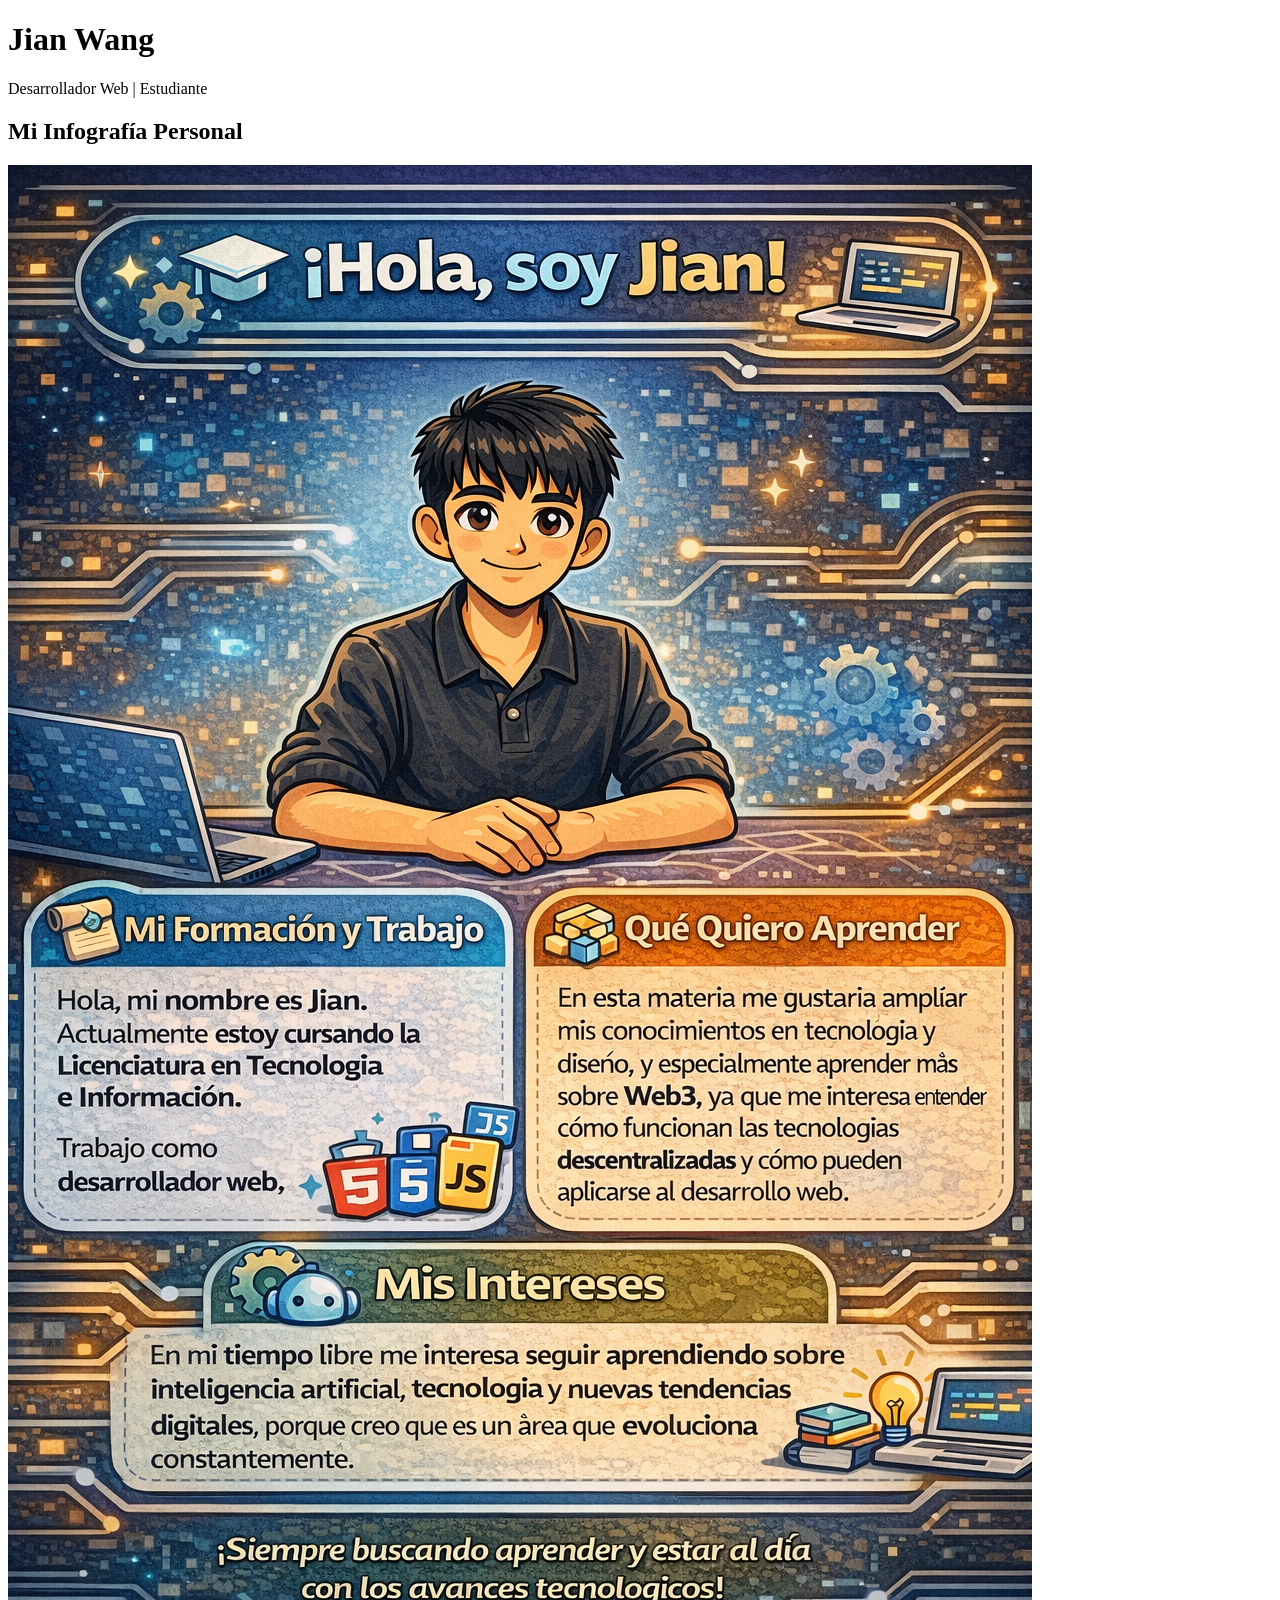
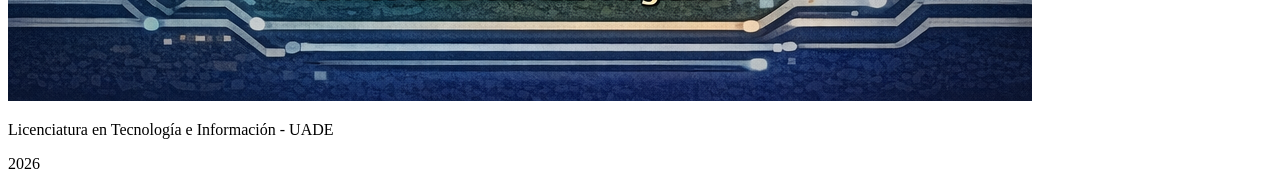
==== index.html @ ba7c8c96 "Initial commit" ====
<!DOCTYPE html>
<html lang="es">
<head>
  <meta charset="UTF-8">
  <meta name="viewport" content="width=device-width, initial-scale=1.0">
  <title>Jian Wang - Página Personal</title>

  <!-- Link al CSS -->
  <!-- <link rel="stylesheet" href="styles.css"> -->
</head>
<body>

  <!-- Header -->
  <header>
    <h1>Jian Wang</h1>
    <p>Desarrollador Web | Estudiante</p>
  </header>

  <!-- Main -->
  <main>
    <h2>Mi Infografía Personal</h2>
    <img src="./assets/images/infografia.png" alt="Infografía de Jian">
  </main>

  <!-- Footer -->
  <footer>
    <p>Licenciatura en Tecnología e Información - UADE</p>
    <p>2026</p>
  </footer>

</body>
</html>
---- styles.css ----
body {
  font-family: Arial, sans-serif;
  margin: 0;
  background-color: #f5f5f5;
  text-align: center;
}

/* Header */
header {
  background-color: #1e3a5f;
  color: white;
  padding: 20px;
}

header h1 {
  margin: 0;
}

header p {
  margin: 5px 0 0;
  font-size: 14px;
  opacity: 0.8;
}

/* Main */
main {
  padding: 20px;
}

main h2 {
  color: #333;
}

/* Imagen */
img {
  max-width: 90%;
  height: auto;
  border-radius: 10px;
  box-shadow: 0 4px 10px rgba(0,0,0,0.2);
}

/* Footer */
footer {
  background-color: #1e3a5f;
  color: white;
  padding: 10px;
  margin-top: 20px;
}

footer p {
  margin: 5px 0;
}
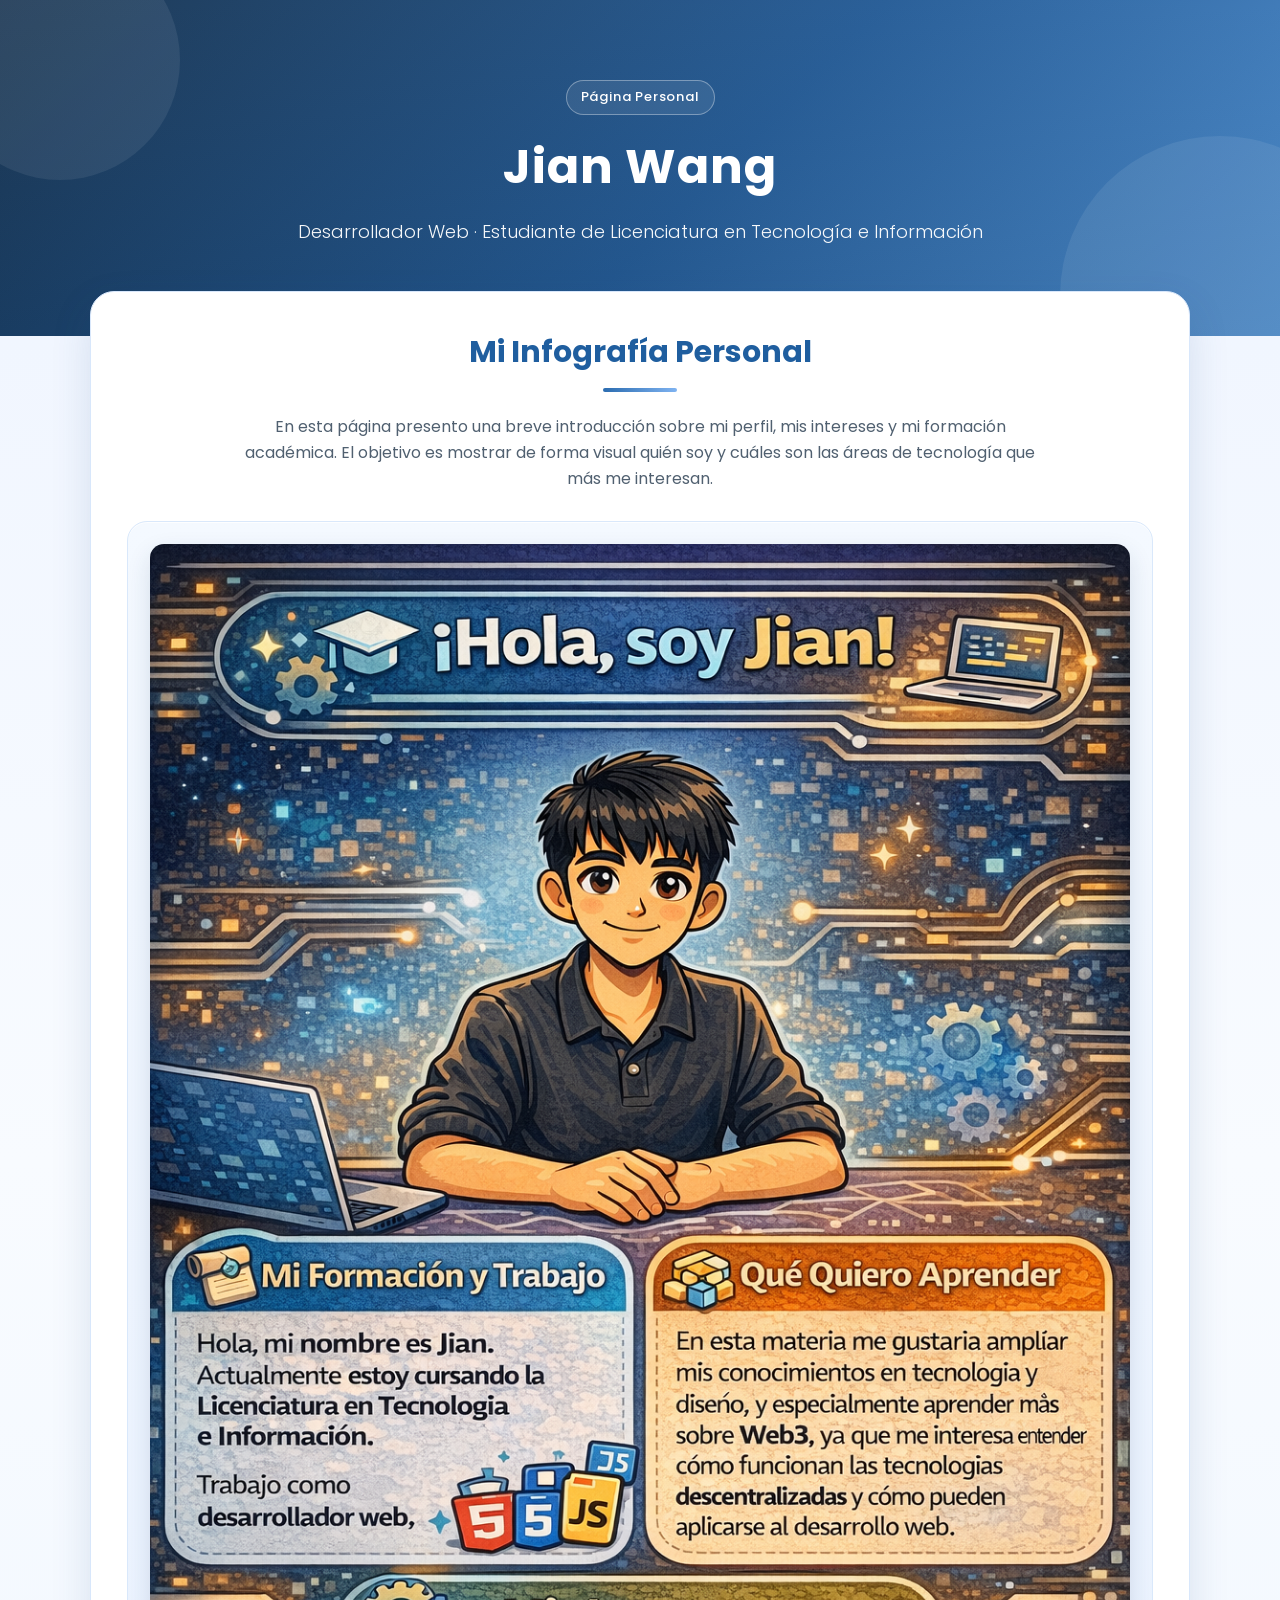
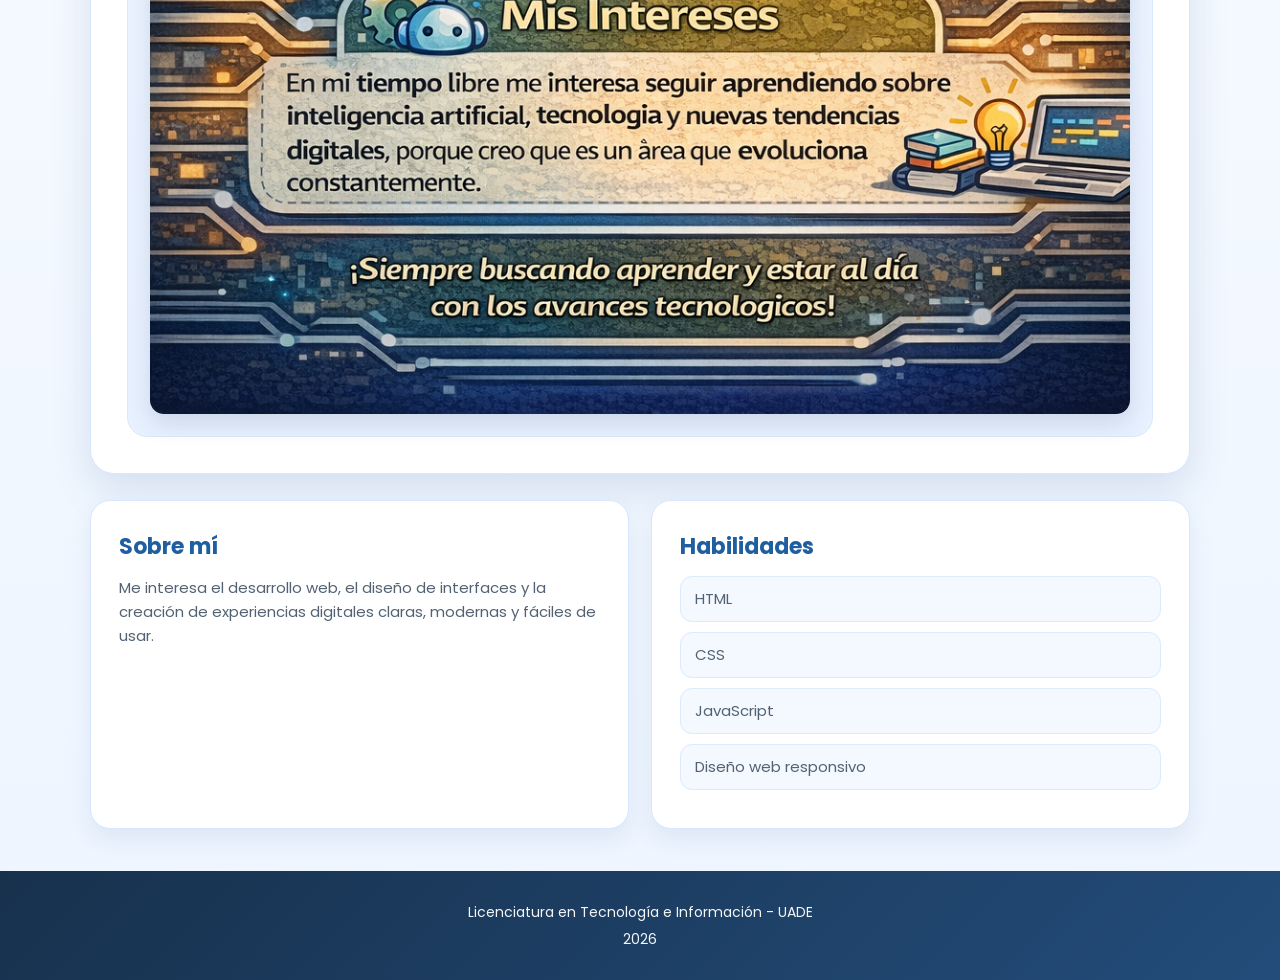
==== commit 414fe016: "Update personal page design" ====
--- a/index.html
+++ b/index.html
@@ -5,24 +5,54 @@
   <meta name="viewport" content="width=device-width, initial-scale=1.0">
   <title>Jian Wang - Página Personal</title>
 
-  <!-- Link al CSS -->
-  <!-- <link rel="stylesheet" href="styles.css"> -->
+  <link href="https://fonts.googleapis.com/css2?family=Poppins:wght@300;400;500;600;700&display=swap" rel="stylesheet">
+  <link rel="stylesheet" href="styles.css">
 </head>
 <body>
 
-  <!-- Header -->
-  <header>
-    <h1>Jian Wang</h1>
-    <p>Desarrollador Web | Estudiante</p>
+  <header class="hero">
+    <div class="hero-overlay"></div>
+    <div class="hero-content">
+      <p class="eyebrow">Página Personal</p>
+      <h1>Jian Wang</h1>
+      <p class="subtitle">Desarrollador Web · Estudiante de Licenciatura en Tecnología e Información</p>
+    </div>
   </header>
 
-  <!-- Main -->
-  <main>
-    <h2>Mi Infografía Personal</h2>
-    <img src="./assets/images/infografia.png" alt="Infografía de Jian">
+  <main class="container">
+    <section class="profile-card">
+      <h2>Mi Infografía Personal</h2>
+      <p class="section-text">
+        En esta página presento una breve introducción sobre mi perfil, mis intereses y mi formación académica.
+        El objetivo es mostrar de forma visual quién soy y cuáles son las áreas de tecnología que más me interesan.
+      </p>
+
+      <div class="image-frame">
+        <img src="./assets/images/infografia.png" alt="Infografía de Jian Wang">
+      </div>
+    </section>
+
+    <section class="info-grid">
+      <article class="info-box">
+        <h3>Sobre mí</h3>
+        <p>
+          Me interesa el desarrollo web, el diseño de interfaces y la creación de experiencias digitales claras,
+          modernas y fáciles de usar.
+        </p>
+      </article>
+
+      <article class="info-box">
+        <h3>Habilidades</h3>
+        <ul>
+          <li>HTML</li>
+          <li>CSS</li>
+          <li>JavaScript</li>
+          <li>Diseño web responsivo</li>
+        </ul>
+      </article>
+    </section>
   </main>
 
-  <!-- Footer -->
   <footer>
     <p>Licenciatura en Tecnología e Información - UADE</p>
     <p>2026</p>
--- a/styles.css
+++ b/styles.css
@@ -1,52 +1,243 @@
+/* ===== RESET ===== */
+* {
+  margin: 0;
+  padding: 0;
+  box-sizing: border-box;
+}
+
+/* ===== BODY ===== */
 body {
-  font-family: Arial, sans-serif;
-  margin: 0;
-  background-color: #f5f5f5;
+  font-family: 'Poppins', sans-serif;
+  background: linear-gradient(180deg, #eef4ff 0%, #f8fbff 45%, #edf5ff 100%);
+  color: #1f2d3d;
+  line-height: 1.6;
+}
+
+/* ===== HERO / HEADER ===== */
+.hero {
+  position: relative;
+  overflow: hidden;
+  background: linear-gradient(135deg, #16324f 0%, #245b96 55%, #4e8fd1 100%);
+  color: white;
   text-align: center;
-}
-
-/* Header */
-header {
-  background-color: #1e3a5f;
+  padding: 80px 20px 90px;
+}
+
+.hero::before,
+.hero::after {
+  content: "";
+  position: absolute;
+  border-radius: 50%;
+  background: rgba(255, 255, 255, 0.08);
+}
+
+.hero::before {
+  width: 240px;
+  height: 240px;
+  top: -60px;
+  left: -60px;
+}
+
+.hero::after {
+  width: 320px;
+  height: 320px;
+  right: -100px;
+  bottom: -120px;
+}
+
+.hero-overlay {
+  position: absolute;
+  inset: 0;
+  background: linear-gradient(to bottom, rgba(255,255,255,0.03), rgba(0,0,0,0.08));
+}
+
+.hero-content {
+  position: relative;
+  z-index: 1;
+  max-width: 900px;
+  margin: 0 auto;
+}
+
+.eyebrow {
+  display: inline-block;
+  margin-bottom: 14px;
+  padding: 6px 14px;
+  border: 1px solid rgba(255,255,255,0.35);
+  border-radius: 999px;
+  font-size: 13px;
+  font-weight: 500;
+  letter-spacing: 0.8px;
+  background: rgba(255,255,255,0.08);
+}
+
+.hero h1 {
+  font-size: 48px;
+  font-weight: 700;
+  letter-spacing: 1px;
+  margin-bottom: 12px;
+}
+
+.subtitle {
+  max-width: 760px;
+  margin: 0 auto;
+  font-size: 18px;
+  font-weight: 300;
+  opacity: 0.96;
+}
+
+/* ===== MAIN ===== */
+.container {
+  width: min(1100px, calc(100% - 32px));
+  margin: -45px auto 0;
+  position: relative;
+  z-index: 2;
+}
+
+/* ===== MAIN CARD ===== */
+.profile-card {
+  background: white;
+  border: 1px solid #d8e7fb;
+  border-radius: 24px;
+  padding: 36px;
+  box-shadow: 0 16px 40px rgba(32, 79, 138, 0.14);
+  text-align: center;
+}
+
+.profile-card h2 {
+  font-size: 30px;
+  color: #1f5e9f;
+  margin-bottom: 12px;
+}
+
+.profile-card h2::after {
+  content: "";
+  display: block;
+  width: 74px;
+  height: 4px;
+  margin: 12px auto 0;
+  border-radius: 999px;
+  background: linear-gradient(90deg, #2b6cb0, #7fb3f1);
+}
+
+.section-text {
+  max-width: 800px;
+  margin: 22px auto 30px;
+  font-size: 16px;
+  color: #506070;
+}
+
+/* ===== IMAGE ===== */
+.image-frame {
+  background: linear-gradient(180deg, #f4f9ff 0%, #e8f1ff 100%);
+  border: 1px solid #d9e8fb;
+  padding: 22px;
+  border-radius: 20px;
+  box-shadow: inset 0 1px 0 rgba(255,255,255,0.8);
+}
+
+.image-frame img {
+  display: block;
+  width: 100%;
+  max-width: 100%;
+  border-radius: 14px;
+  box-shadow: 0 10px 24px rgba(30, 58, 95, 0.14);
+  transition: transform 0.3s ease, box-shadow 0.3s ease;
+}
+
+.image-frame img:hover {
+  transform: scale(1.015);
+  box-shadow: 0 16px 30px rgba(30, 58, 95, 0.18);
+}
+
+/* ===== SECOND SECTION ===== */
+.info-grid {
+  display: grid;
+  grid-template-columns: repeat(2, 1fr);
+  gap: 22px;
+  margin-top: 26px;
+}
+
+.info-box {
+  background: white;
+  border: 1px solid #d8e7fb;
+  border-radius: 20px;
+  padding: 28px;
+  box-shadow: 0 10px 24px rgba(32, 79, 138, 0.09);
+}
+
+.info-box h3 {
+  font-size: 22px;
+  color: #1f5e9f;
+  margin-bottom: 12px;
+}
+
+.info-box p,
+.info-box li {
+  color: #526273;
+  font-size: 15px;
+}
+
+.info-box ul {
+  list-style: none;
+  padding-left: 0;
+}
+
+.info-box li {
+  margin-bottom: 10px;
+  padding: 10px 14px;
+  border-radius: 12px;
+  background: #f4f9ff;
+  border: 1px solid #dceafb;
+}
+
+/* ===== FOOTER ===== */
+footer {
+  margin-top: 42px;
+  padding: 26px 20px;
+  text-align: center;
   color: white;
-  padding: 20px;
-}
-
-header h1 {
-  margin: 0;
-}
-
-header p {
-  margin: 5px 0 0;
+  background: linear-gradient(135deg, #17314d, #234c7a);
+}
+
+footer p {
+  margin: 4px 0;
   font-size: 14px;
-  opacity: 0.8;
-}
-
-/* Main */
-main {
-  padding: 20px;
-}
-
-main h2 {
-  color: #333;
-}
-
-/* Imagen */
-img {
-  max-width: 90%;
-  height: auto;
-  border-radius: 10px;
-  box-shadow: 0 4px 10px rgba(0,0,0,0.2);
-}
-
-/* Footer */
-footer {
-  background-color: #1e3a5f;
-  color: white;
-  padding: 10px;
-  margin-top: 20px;
-}
-
-footer p {
-  margin: 5px 0;
+  opacity: 0.95;
+}
+
+/* ===== RESPONSIVE ===== */
+@media (max-width: 768px) {
+  .hero {
+    padding: 64px 18px 76px;
+  }
+
+  .hero h1 {
+    font-size: 36px;
+  }
+
+  .subtitle {
+    font-size: 16px;
+  }
+
+  .container {
+    width: min(100% - 20px, 1100px);
+    margin-top: -35px;
+  }
+
+  .profile-card {
+    padding: 24px;
+    border-radius: 20px;
+  }
+
+  .profile-card h2 {
+    font-size: 26px;
+  }
+
+  .info-grid {
+    grid-template-columns: 1fr;
+  }
+
+  .info-box {
+    padding: 22px;
+  }
 }
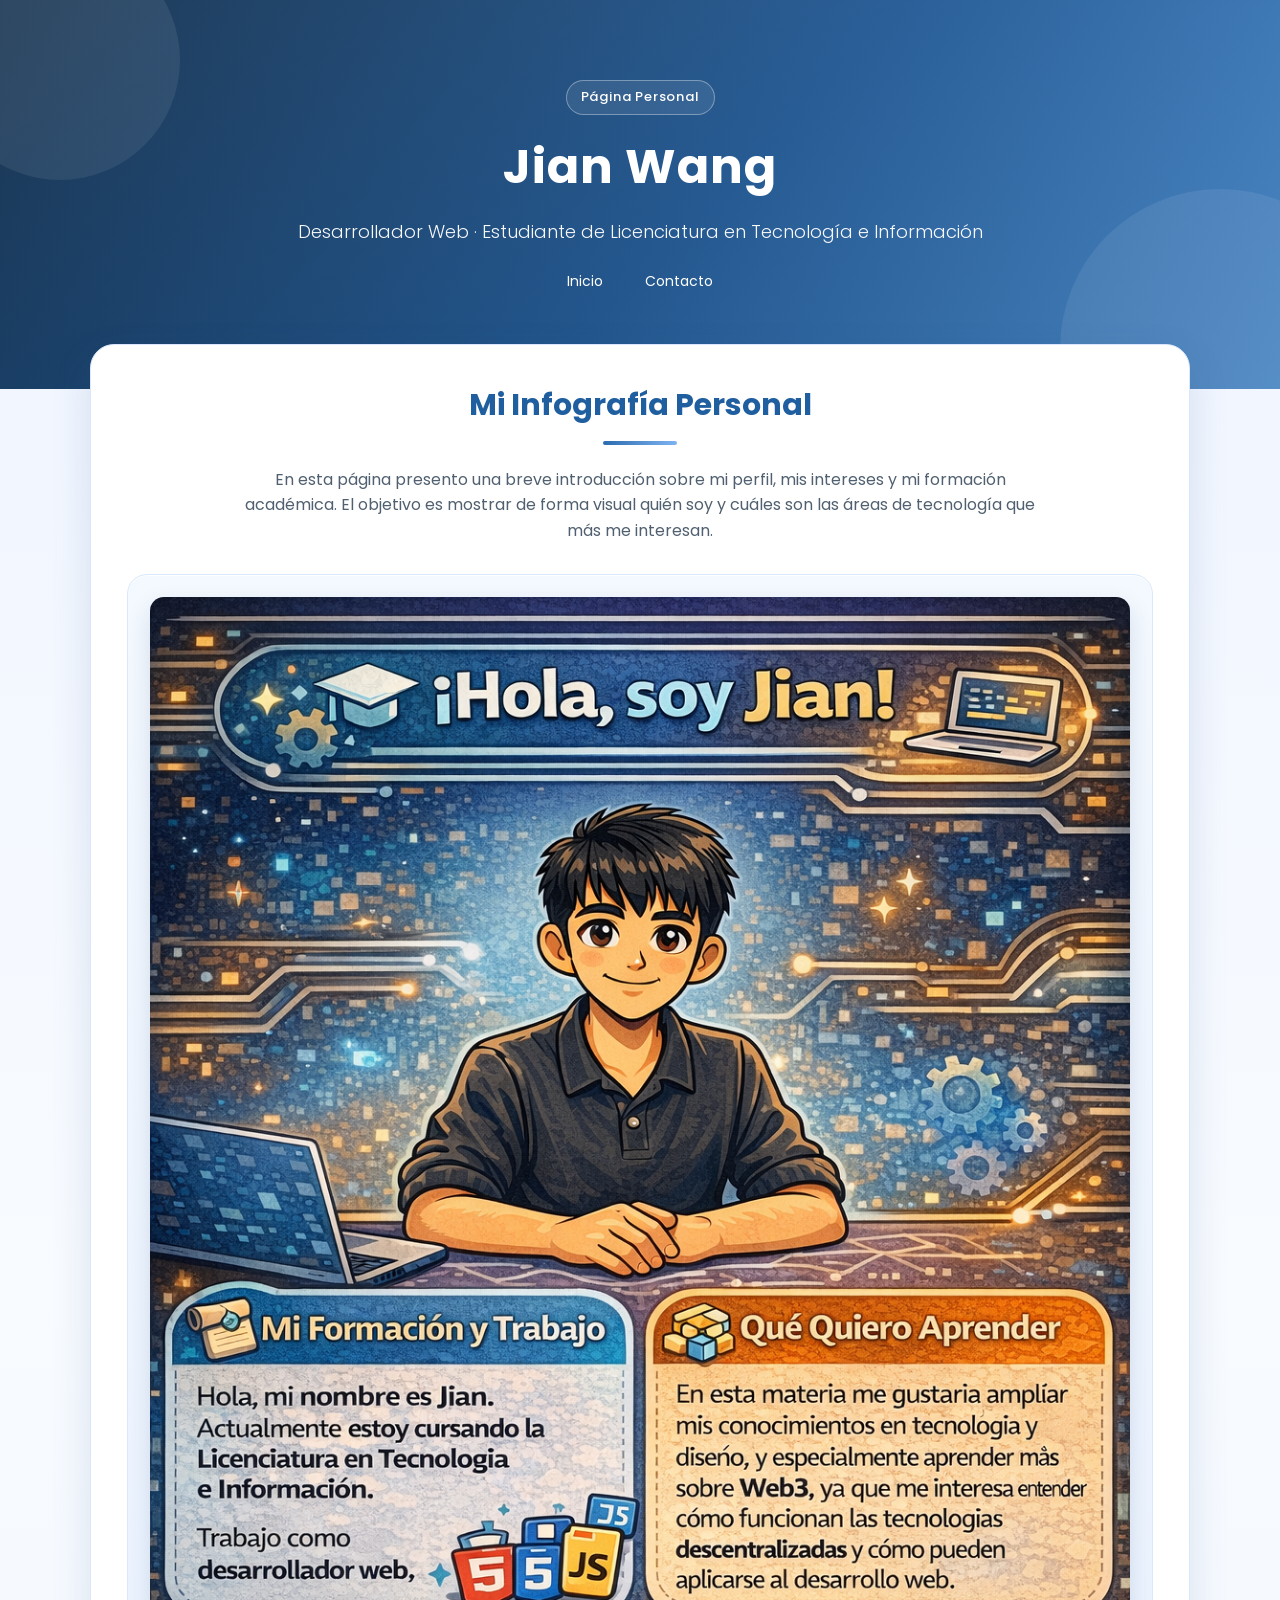
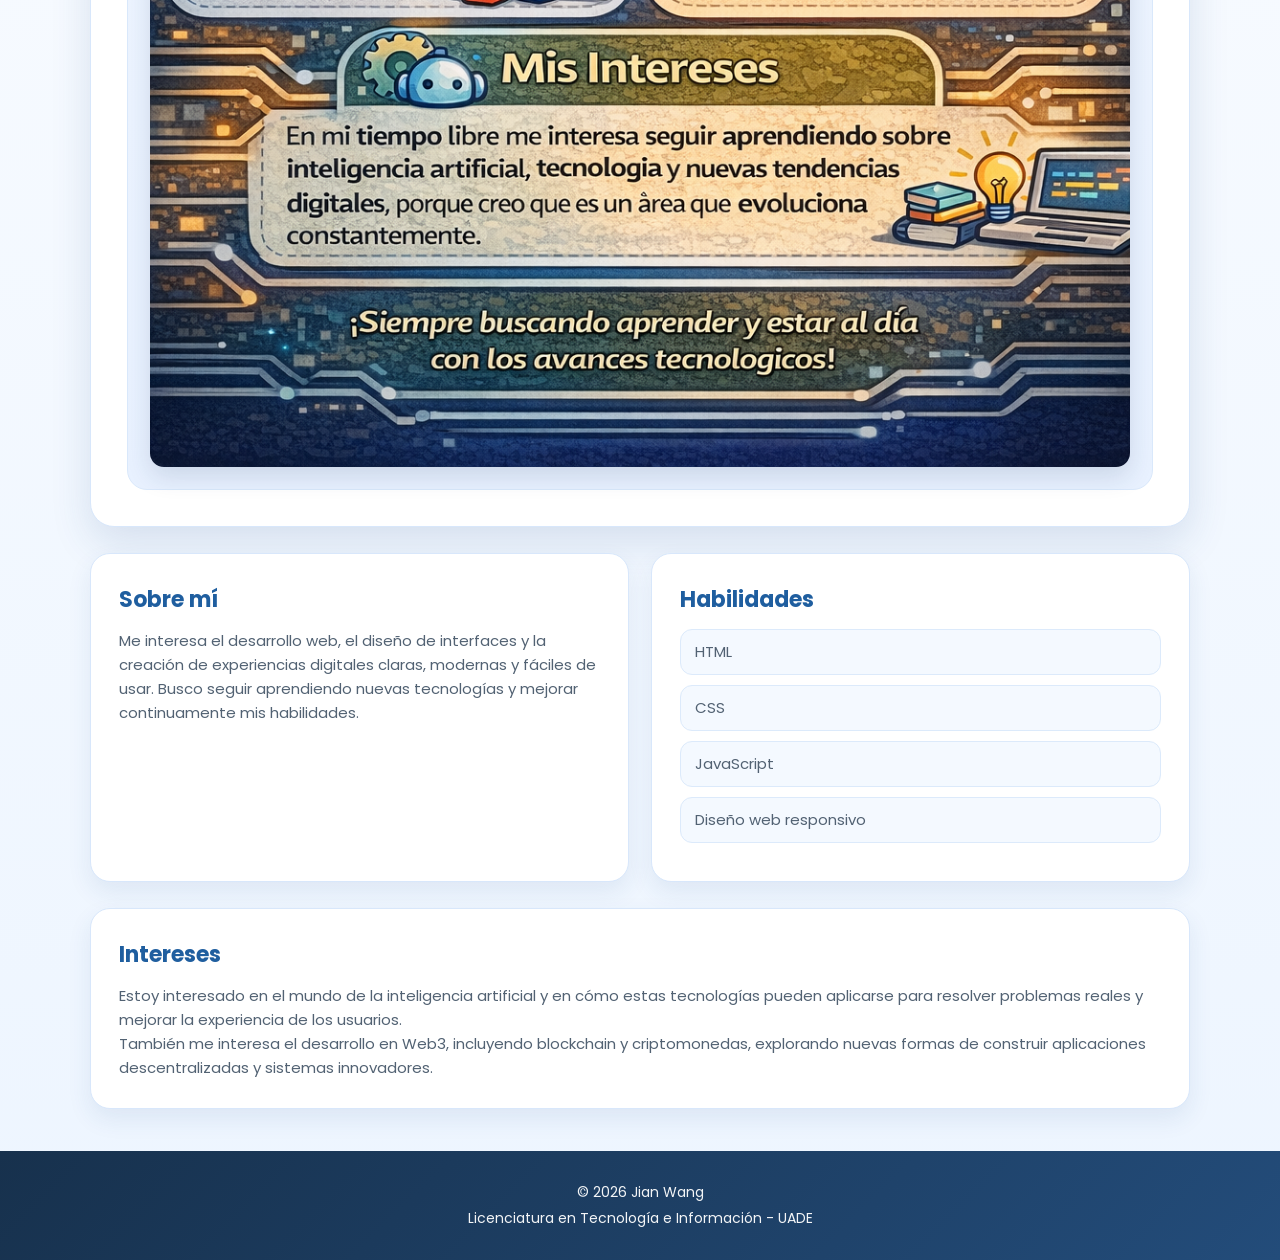
==== commit 48f53067: "add contact page" ====
--- a/index.html
+++ b/index.html
@@ -15,7 +15,14 @@
     <div class="hero-content">
       <p class="eyebrow">Página Personal</p>
       <h1>Jian Wang</h1>
-      <p class="subtitle">Desarrollador Web · Estudiante de Licenciatura en Tecnología e Información</p>
+      <p class="subtitle">
+        Desarrollador Web · Estudiante de Licenciatura en Tecnología e Información
+      </p>
+
+      <nav class="nav">
+        <a href="index.html">Inicio</a>
+        <a href="contact.html">Contacto</a>
+      </nav>
     </div>
   </header>
 
@@ -37,7 +44,7 @@
         <h3>Sobre mí</h3>
         <p>
           Me interesa el desarrollo web, el diseño de interfaces y la creación de experiencias digitales claras,
-          modernas y fáciles de usar.
+          modernas y fáciles de usar. Busco seguir aprendiendo nuevas tecnologías y mejorar continuamente mis habilidades.
         </p>
       </article>
 
@@ -51,11 +58,25 @@
         </ul>
       </article>
     </section>
+
+    <section class="extra-section">
+      <article class="info-box full">
+        <h3>Intereses</h3>
+        <p>
+          Estoy interesado en el mundo de la inteligencia artificial y en cómo estas tecnologías pueden aplicarse
+          para resolver problemas reales y mejorar la experiencia de los usuarios.
+        </p>
+        <p>
+          También me interesa el desarrollo en Web3, incluyendo blockchain y criptomonedas, explorando nuevas formas
+          de construir aplicaciones descentralizadas y sistemas innovadores.
+        </p>
+      </article>
+    </section>
   </main>
 
   <footer>
+    <p>&copy; 2026 Jian Wang</p>
     <p>Licenciatura en Tecnología e Información - UADE</p>
-    <p>2026</p>
   </footer>
 
 </body>
--- a/styles.css
+++ b/styles.css
@@ -240,4 +240,67 @@
   .info-box {
     padding: 22px;
   }
+}
+
+/* ===== NAV ===== */
+.nav {
+  margin-top: 18px;
+  display: flex;
+  justify-content: center;
+  gap: 18px;
+}
+
+.nav a {
+  color: white;
+  text-decoration: none;
+  font-size: 14px;
+  padding: 6px 12px;
+  border-radius: 999px;
+  transition: background 0.25s ease;
+}
+
+.nav a:hover {
+  background: rgba(255,255,255,0.15);
+}
+
+/* ===== EXTRA SECTION ===== */
+.extra-section {
+  display: grid;
+  gap: 22px;
+  margin-top: 26px;
+}
+
+.info-box.full {
+  width: 100%;
+}
+
+/* ===== SMALL HERO ===== */
+.small-hero {
+  padding: 60px 20px 70px;
+}
+
+/* ===== CONTACT BOX ===== */
+.contact-box {
+  margin-top: 24px;
+  padding: 18px;
+  border-radius: 16px;
+  background: #f4f9ff;
+  border: 1px solid #dceafb;
+  text-align: center;
+}
+
+.contact-box p {
+  margin-bottom: 8px;
+  color: #526273;
+}
+
+.contact-box a {
+  font-size: 18px;
+  font-weight: 500;
+  color: #1f5e9f;
+  text-decoration: none;
+}
+
+.contact-box a:hover {
+  text-decoration: underline;
 }
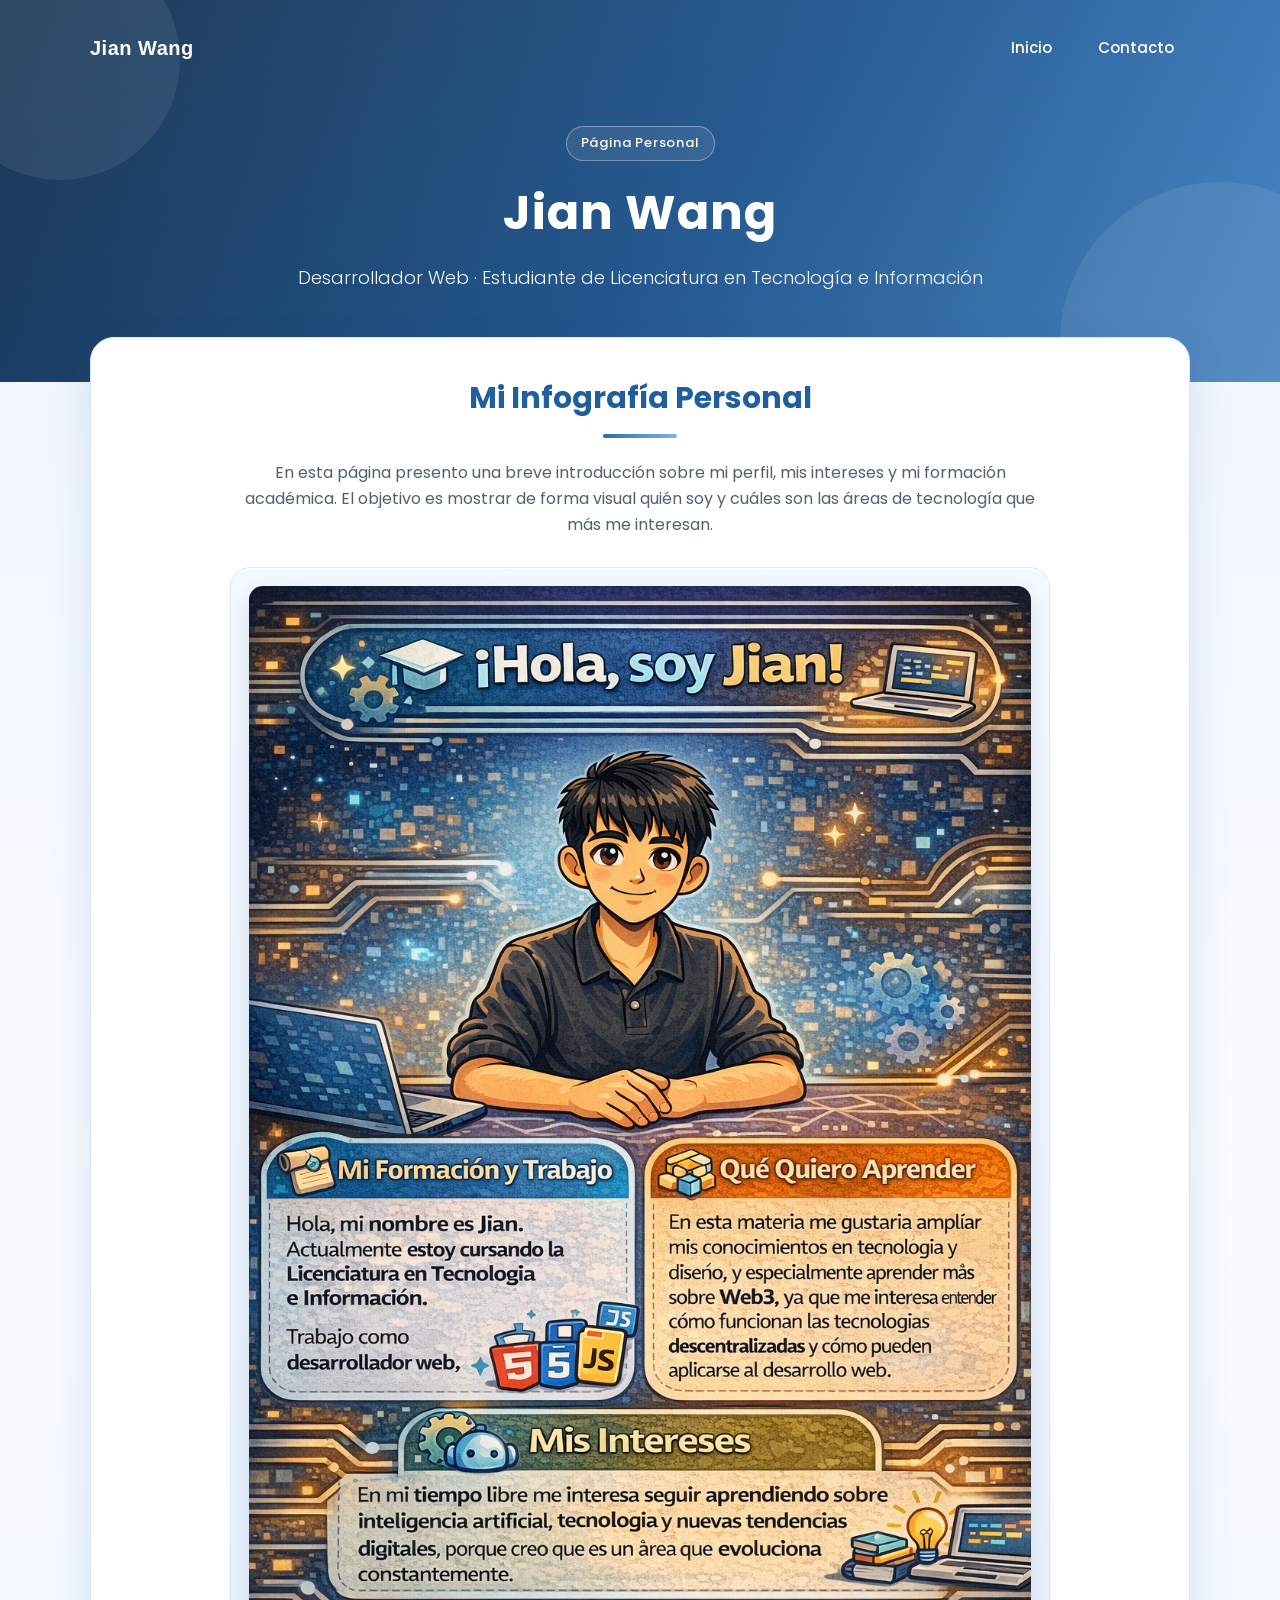
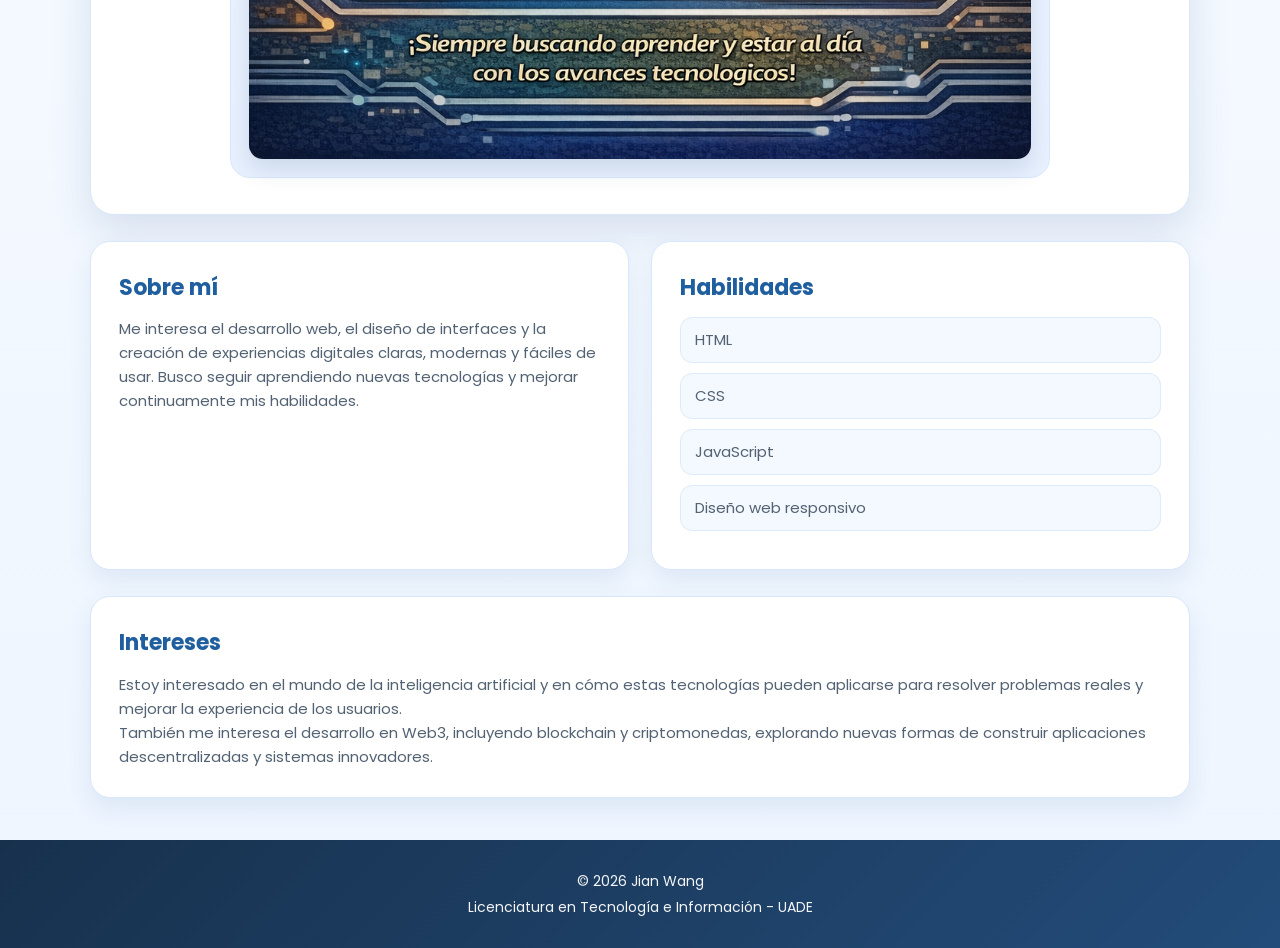
==== commit e395b875: "change navegation" ====
--- a/index.html
+++ b/index.html
@@ -12,23 +12,29 @@
 
   <header class="hero">
     <div class="hero-overlay"></div>
+
+    <nav class="top-nav">
+      <a href="index.html" class="logo">Jian Wang</a>
+
+      <div class="nav-links">
+        <a href="index.html">Inicio</a>
+        <a href="contact.html">Contacto</a>
+      </div>
+    </nav>
+
     <div class="hero-content">
       <p class="eyebrow">Página Personal</p>
       <h1>Jian Wang</h1>
       <p class="subtitle">
         Desarrollador Web · Estudiante de Licenciatura en Tecnología e Información
       </p>
-
-      <nav class="nav">
-        <a href="index.html">Inicio</a>
-        <a href="contact.html">Contacto</a>
-      </nav>
     </div>
   </header>
 
   <main class="container">
     <section class="profile-card">
       <h2>Mi Infografía Personal</h2>
+
       <p class="section-text">
         En esta página presento una breve introducción sobre mi perfil, mis intereses y mi formación académica.
         El objetivo es mostrar de forma visual quién soy y cuáles son las áreas de tecnología que más me interesan.
--- a/styles.css
+++ b/styles.css
@@ -20,7 +20,11 @@
   background: linear-gradient(135deg, #16324f 0%, #245b96 55%, #4e8fd1 100%);
   color: white;
   text-align: center;
-  padding: 80px 20px 90px;
+  padding: 28px 20px 90px;
+}
+
+.small-hero {
+  padding-bottom: 70px;
 }
 
 .hero::before,
@@ -51,6 +55,46 @@
   background: linear-gradient(to bottom, rgba(255,255,255,0.03), rgba(0,0,0,0.08));
 }
 
+/* ===== TOP NAV ===== */
+.top-nav {
+  position: relative;
+  z-index: 2;
+  width: min(1100px, calc(100% - 32px));
+  margin: 0 auto 58px;
+  display: flex;
+  justify-content: space-between;
+  align-items: center;
+}
+
+.logo {
+  color: white;
+  text-decoration: none;
+  font-size: 20px;
+  font-weight: 600;
+  letter-spacing: 0.5px;
+}
+
+.nav-links {
+  display: flex;
+  gap: 14px;
+}
+
+.nav-links a {
+  color: white;
+  text-decoration: none;
+  font-size: 15px;
+  font-weight: 500;
+  padding: 8px 16px;
+  border-radius: 999px;
+  transition: background 0.25s ease, transform 0.25s ease;
+}
+
+.nav-links a:hover {
+  background: rgba(255,255,255,0.16);
+  transform: translateY(-1px);
+}
+
+/* ===== HERO CONTENT ===== */
 .hero-content {
   position: relative;
   z-index: 1;
@@ -128,9 +172,11 @@
 
 /* ===== IMAGE ===== */
 .image-frame {
+  max-width: 820px;
+  margin: 0 auto;
   background: linear-gradient(180deg, #f4f9ff 0%, #e8f1ff 100%);
   border: 1px solid #d9e8fb;
-  padding: 22px;
+  padding: 18px;
   border-radius: 20px;
   box-shadow: inset 0 1px 0 rgba(255,255,255,0.8);
 }
@@ -138,18 +184,18 @@
 .image-frame img {
   display: block;
   width: 100%;
-  max-width: 100%;
+  height: auto;
   border-radius: 14px;
   box-shadow: 0 10px 24px rgba(30, 58, 95, 0.14);
   transition: transform 0.3s ease, box-shadow 0.3s ease;
 }
 
 .image-frame img:hover {
-  transform: scale(1.015);
+  transform: scale(1.01);
   box-shadow: 0 16px 30px rgba(30, 58, 95, 0.18);
 }
 
-/* ===== SECOND SECTION ===== */
+/* ===== INFO GRID ===== */
 .info-grid {
   display: grid;
   grid-template-columns: repeat(2, 1fr);
@@ -190,79 +236,6 @@
   border: 1px solid #dceafb;
 }
 
-/* ===== FOOTER ===== */
-footer {
-  margin-top: 42px;
-  padding: 26px 20px;
-  text-align: center;
-  color: white;
-  background: linear-gradient(135deg, #17314d, #234c7a);
-}
-
-footer p {
-  margin: 4px 0;
-  font-size: 14px;
-  opacity: 0.95;
-}
-
-/* ===== RESPONSIVE ===== */
-@media (max-width: 768px) {
-  .hero {
-    padding: 64px 18px 76px;
-  }
-
-  .hero h1 {
-    font-size: 36px;
-  }
-
-  .subtitle {
-    font-size: 16px;
-  }
-
-  .container {
-    width: min(100% - 20px, 1100px);
-    margin-top: -35px;
-  }
-
-  .profile-card {
-    padding: 24px;
-    border-radius: 20px;
-  }
-
-  .profile-card h2 {
-    font-size: 26px;
-  }
-
-  .info-grid {
-    grid-template-columns: 1fr;
-  }
-
-  .info-box {
-    padding: 22px;
-  }
-}
-
-/* ===== NAV ===== */
-.nav {
-  margin-top: 18px;
-  display: flex;
-  justify-content: center;
-  gap: 18px;
-}
-
-.nav a {
-  color: white;
-  text-decoration: none;
-  font-size: 14px;
-  padding: 6px 12px;
-  border-radius: 999px;
-  transition: background 0.25s ease;
-}
-
-.nav a:hover {
-  background: rgba(255,255,255,0.15);
-}
-
 /* ===== EXTRA SECTION ===== */
 .extra-section {
   display: grid;
@@ -272,11 +245,6 @@
 
 .info-box.full {
   width: 100%;
-}
-
-/* ===== SMALL HERO ===== */
-.small-hero {
-  padding: 60px 20px 70px;
 }
 
 /* ===== CONTACT BOX ===== */
@@ -303,4 +271,97 @@
 
 .contact-box a:hover {
   text-decoration: underline;
+}
+
+/* ===== FOOTER ===== */
+footer {
+  margin-top: 42px;
+  padding: 26px 20px;
+  text-align: center;
+  color: white;
+  background: linear-gradient(135deg, #17314d, #234c7a);
+}
+
+footer p {
+  margin: 4px 0;
+  font-size: 14px;
+  opacity: 0.95;
+}
+
+/* ===== RESPONSIVE ===== */
+@media (max-width: 768px) {
+  .hero {
+    padding: 22px 18px 76px;
+  }
+
+  .top-nav {
+    width: 100%;
+    margin-bottom: 44px;
+  }
+
+  .logo {
+    font-size: 18px;
+  }
+
+  .nav-links {
+    gap: 8px;
+  }
+
+  .nav-links a {
+    font-size: 14px;
+    padding: 7px 12px;
+  }
+
+  .hero h1 {
+    font-size: 36px;
+  }
+
+  .subtitle {
+    font-size: 16px;
+  }
+
+  .container {
+    width: min(100% - 20px, 1100px);
+    margin-top: -35px;
+  }
+
+  .profile-card {
+    padding: 24px;
+    border-radius: 20px;
+  }
+
+  .profile-card h2 {
+    font-size: 26px;
+  }
+
+  .image-frame {
+    padding: 12px;
+  }
+
+  .info-grid {
+    grid-template-columns: 1fr;
+  }
+
+  .info-box {
+    padding: 22px;
+  }
+}
+
+@media (max-width: 480px) {
+  .top-nav {
+    flex-direction: column;
+    gap: 14px;
+  }
+
+  .hero h1 {
+    font-size: 32px;
+  }
+
+  .subtitle {
+    font-size: 15px;
+  }
+
+  .profile-card {
+    padding: 20px;
+  }
 }
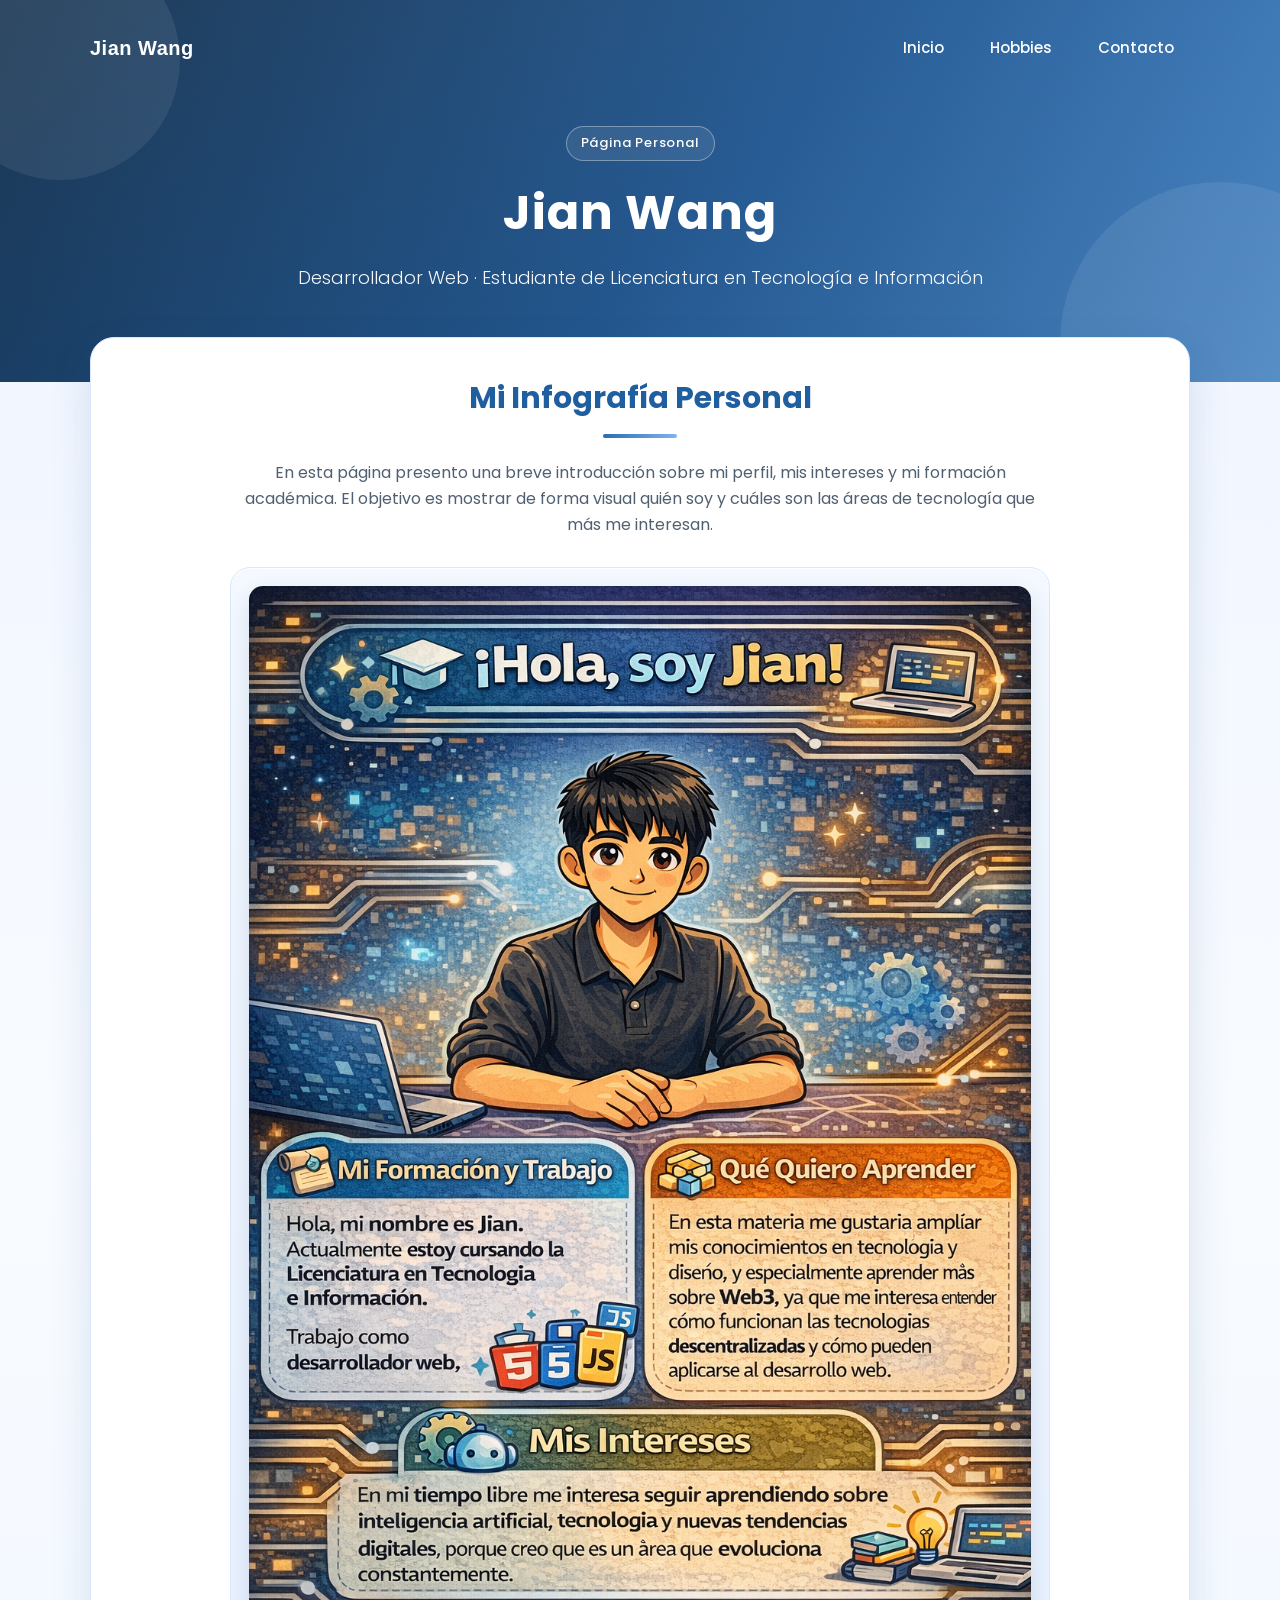
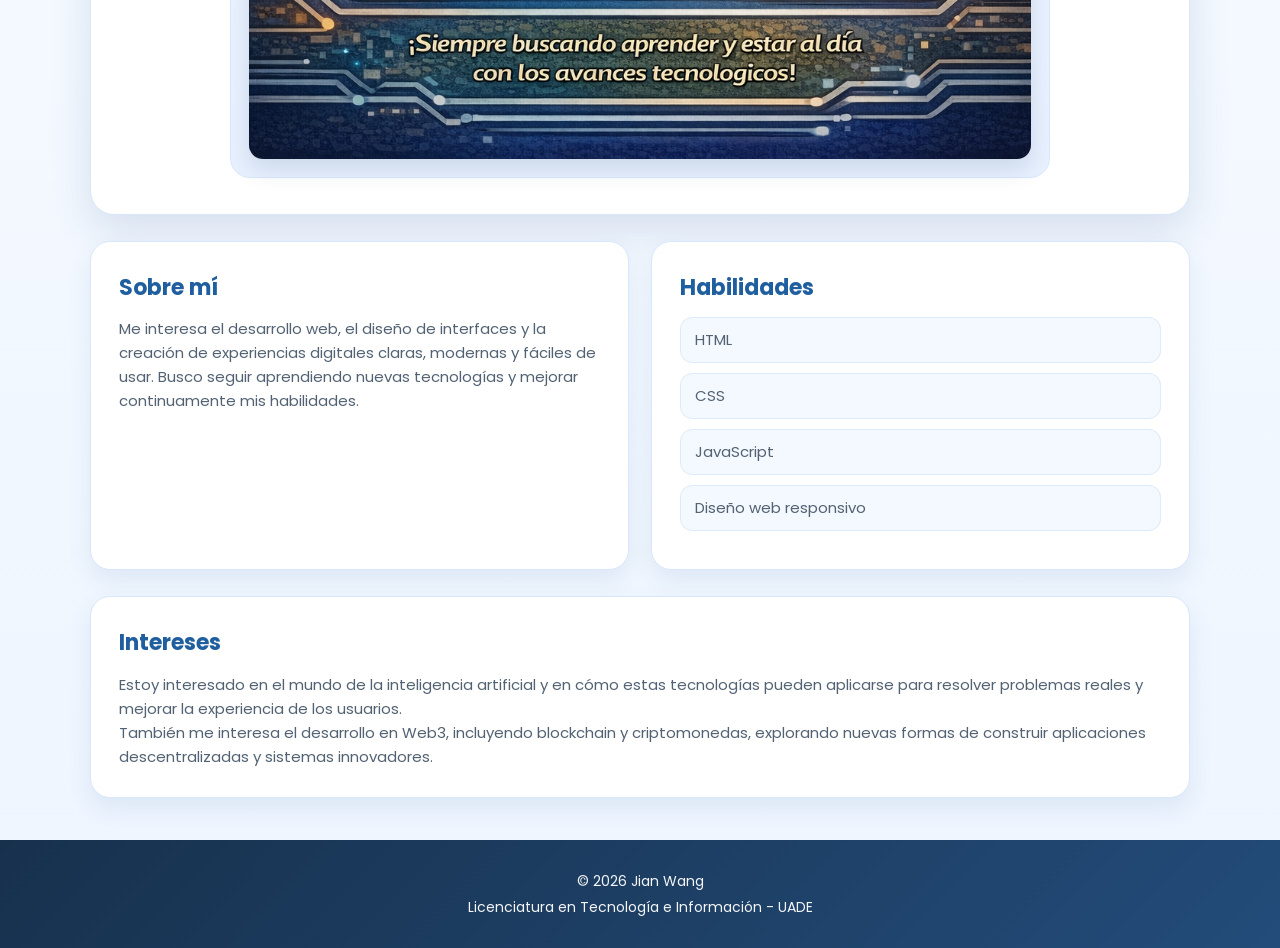
==== commit 3efe4448: "add hobbies page" ====
--- a/index.html
+++ b/index.html
@@ -16,8 +16,17 @@
     <nav class="top-nav">
       <a href="index.html" class="logo">Jian Wang</a>
 
+      <input type="checkbox" id="menu-toggle" class="menu-toggle">
+
+      <label for="menu-toggle" class="hamburger">
+        <span></span>
+        <span></span>
+        <span></span>
+      </label>
+
       <div class="nav-links">
         <a href="index.html">Inicio</a>
+        <a href="hobbies.html">Hobbies</a>
         <a href="contact.html">Contacto</a>
       </div>
     </nav>
--- a/styles.css
+++ b/styles.css
@@ -58,7 +58,7 @@
 /* ===== TOP NAV ===== */
 .top-nav {
   position: relative;
-  z-index: 2;
+  z-index: 5;
   width: min(1100px, calc(100% - 32px));
   margin: 0 auto 58px;
   display: flex;
@@ -92,6 +92,33 @@
 .nav-links a:hover {
   background: rgba(255,255,255,0.16);
   transform: translateY(-1px);
+}
+
+/* ===== HAMBURGER ===== */
+.menu-toggle {
+  display: none;
+}
+
+.hamburger {
+  display: none;
+  width: 42px;
+  height: 42px;
+  border-radius: 12px;
+  border: 1px solid rgba(255,255,255,0.28);
+  background: rgba(255,255,255,0.08);
+  cursor: pointer;
+  align-items: center;
+  justify-content: center;
+  flex-direction: column;
+  gap: 5px;
+}
+
+.hamburger span {
+  width: 22px;
+  height: 2px;
+  background: white;
+  border-radius: 999px;
+  transition: transform 0.3s ease, opacity 0.3s ease;
 }
 
 /* ===== HERO CONTENT ===== */
@@ -303,13 +330,51 @@
     font-size: 18px;
   }
 
+  .hamburger {
+    display: flex;
+  }
+
   .nav-links {
+    position: absolute;
+    top: 54px;
+    right: 0;
+    width: 210px;
+    padding: 14px;
+    border-radius: 18px;
+    background: rgba(22, 50, 79, 0.96);
+    backdrop-filter: blur(10px);
+    box-shadow: 0 16px 34px rgba(0, 0, 0, 0.22);
+    flex-direction: column;
     gap: 8px;
+
+    opacity: 0;
+    transform: translateY(-12px);
+    pointer-events: none;
   }
 
   .nav-links a {
+    display: block;
+    text-align: left;
     font-size: 14px;
-    padding: 7px 12px;
+    padding: 10px 14px;
+  }
+
+  .menu-toggle:checked ~ .nav-links {
+    opacity: 1;
+    transform: translateY(0);
+    pointer-events: auto;
+  }
+
+  .menu-toggle:checked + .hamburger span:nth-child(1) {
+    transform: translateY(7px) rotate(45deg);
+  }
+
+  .menu-toggle:checked + .hamburger span:nth-child(2) {
+    opacity: 0;
+  }
+
+  .menu-toggle:checked + .hamburger span:nth-child(3) {
+    transform: translateY(-7px) rotate(-45deg);
   }
 
   .hero h1 {
@@ -349,7 +414,7 @@
 
 @media (max-width: 480px) {
   .top-nav {
-    flex-direction: column;
+    flex-direction: row;
     gap: 14px;
   }
 
@@ -364,4 +429,66 @@
   .profile-card {
     padding: 20px;
   }
+
+  .nav-links {
+    width: 100%;
+    left: 0;
+    right: 0;
+  }
+}
+
+/* ===== HOBBIES PAGE ===== */
+.hobbies-grid {
+  display: grid;
+  grid-template-columns: repeat(2, 1fr);
+  gap: 24px;
+  margin-top: 28px;
+}
+
+.hobby-card {
+  overflow: hidden;
+  background: #f4f9ff;
+  border: 1px solid #dceafb;
+  border-radius: 20px;
+  box-shadow: 0 10px 24px rgba(32, 79, 138, 0.09);
+  transition: transform 0.25s ease, box-shadow 0.25s ease;
+}
+
+.hobby-card:hover {
+  transform: translateY(-4px);
+  box-shadow: 0 16px 30px rgba(32, 79, 138, 0.14);
+}
+
+.hobby-card img {
+  display: block;
+  width: 100%;
+  height: 220px;
+  object-fit: cover;
+}
+
+.hobby-content {
+  padding: 22px;
+  text-align: left;
+}
+
+.hobby-content h3 {
+  font-size: 22px;
+  color: #1f5e9f;
+  margin-bottom: 10px;
+}
+
+.hobby-content p {
+  color: #526273;
+  font-size: 15px;
+}
+
+/* RESPONSIVE HOBBIES */
+@media (max-width: 768px) {
+  .hobbies-grid {
+    grid-template-columns: 1fr;
+  }
+
+  .hobby-card img {
+    height: 200px;
+  }
 }
